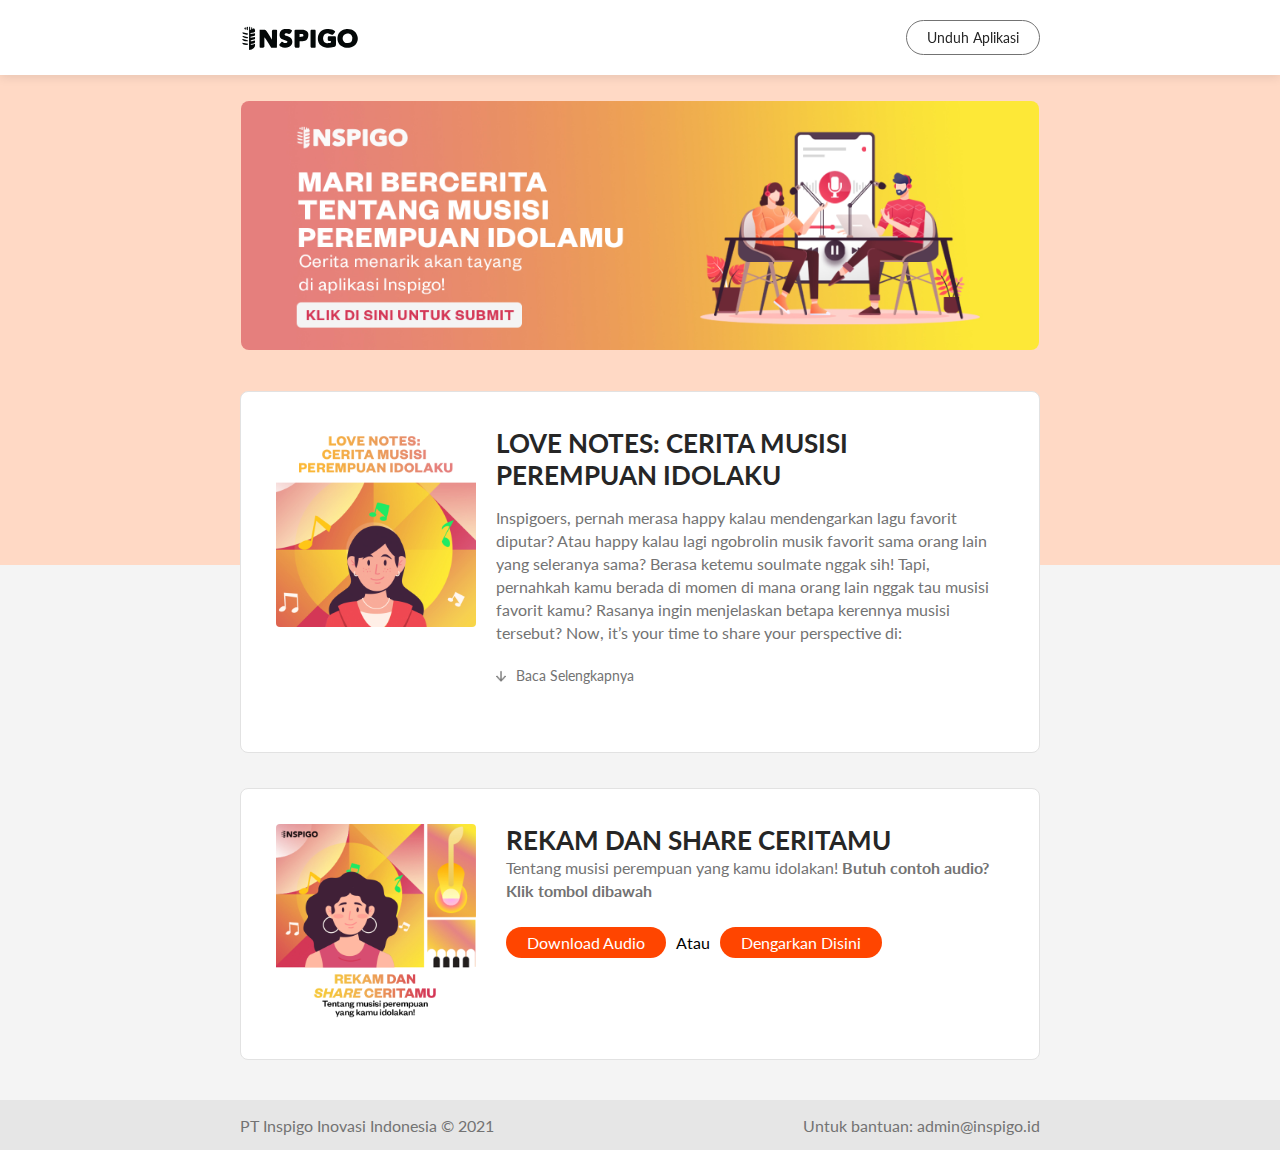
==== public/index.html @ 79ecc8ac "love notes" ====
<html lang="en">

<head>
  <meta charset="UTF-8" />
  <meta http-equiv="X-UA-Compatible" content="IE=edge" />
  <meta name="viewport" content="width=device-width, initial-scale=1.0" />
  <meta name="description"
    content="mari bercerita tentang musisi perempuan idolamu, cerita menarik akan tayang di aplikasi Inspigo!" />
  <meta name="keywords"
    content="cerita musisi perempuan idolaku, Podcast,Playbook,Botcast,Creator,Content Creator,Inspigo,Inspigo Corporate, inspirasi on the go, podcast indonesia " />
    <meta
    name="image"
    content="https://cdn.inspigo.id/public/cover/meta-image.png"
  />
  <link rel="stylesheet" href="css/main.css" />
  <link rel="shortcut icon" href="https://s3-ap-southeast-1.amazonaws.com/inspigo-cdn/public/favicon/favicon-96x96.png">
  <title>Love Notes</title>
</head>

<body>
  <header class="header">
    <nav class="navigation">
      <div class="navigation_container">
        <div class="navigation_logo">
          <img src="images/inspigo.svg" alt="logo" />
        </div>
        <div class="navigation_button">
          <a href="https://bit.ly/downloadinspigo" target="_blank" rel="noopener noreferrer">Unduh Aplikasi</a>
        </div>
      </div>
    </nav>
    <div class="header_background"></div>
  </header>
  <main>
    <div class="content">
      <div class="content_banner">
        <img src="images/lovenotes-banner.jpg" alt="cover" />
      </div>
      <div class="content_challenge">
        <div class="content_challenge__image">
          <img src="images/lovenote-landingpage.jpg" alt="cover_content" />
        </div>
        <div class="content_challenge__post">
          <h1>LOVE NOTES: CERITA MUSISI PEREMPUAN IDOLAKU</h1>
          <div class="content_challenge__post-texts content_challenge__post-notexpanded">
            <p>
              Inspigoers, pernah merasa happy kalau mendengarkan lagu favorit
              diputar? Atau happy kalau lagi ngobrolin musik favorit sama orang
              lain yang seleranya sama? Berasa ketemu soulmate nggak sih! Tapi,
              pernahkah kamu berada di momen di mana orang lain nggak tau musisi
              favorit kamu? Rasanya ingin menjelaskan betapa kerennya musisi
              tersebut? Now, it’s your time to share your perspective di:
              <br><br>
              <a href="https://www.bit.ly/perempuanmusisiidolaku" target="_blank"><strong>LOVENOTES: CERITA MUSISI PEREMPUAN IDOLAKU</strong></a>
              <br>
              <br>
              Sebagai penggemar, yuk ceritakan inspirasi dari musisi perempuan favorit kamu lewat rekaman suara yang
              akan tayang di aplikasi Inspigo.
            </p>
            <div >
              <p>
                <b>Rekam suara kamu dengan format</b> :
                <ul>
                  <li>Siapa musisi perempuan yang menginspirasi kamu?</li>
                  <li>Apa yang bikin kamu suka atau terinspirasi?</li>
                  <li>Lagu apa yang paling menginspirasimu?</li>
                  <li>Tentang apa lagunya?</li>
                  <li>Apa yang ingin kamu sampaikan ke musisi tersebut?</li>
                  <li>Durasi kurang dari 5 menit</li>
                </ul>
              </p>
              <p>
                <br> <b>Syarat konten cerita:</b> 
                  <ol>
                    <li>Audio harus terdengar jelas</li>
                    <li>Mengedepankan positive value</li>
                    <li>Tidak mengandung SARA</li>
                    <li>Tidak membandingkan musisi favorit dengan musisi lain</li>
                  </ol>
              </p>
<br>
              <p>
                Kemudian, submit audio suara kamu, foto diri, dan akun Instagram ke
                <br> <a target="_blank" href="https://www.bit.ly/perempuanmusisiidolaku">bit.ly/perempuanmusisiidolaku</a>
                <br>Deadline submission: <strong>4 April 2021</strong>
                
                <br>
                <br>Seluruh cerita yang kamu kirim akan dikurasi oleh tim Inspigo. Jika ceritamu lolos seleksi, kamu akan
                mendapatkan email balasan dan ceritamu akan tayang di aplikasi Inspigo.
                Inspigo percaya bahwa inspirasi bisa datang dari siapa saja, kapan saja, di mana saja, termasuk dari kamu!
                Kalau kamu ragu atau malu, ingat: bisa saja ceritamu menyentuh, menggugah, bahkan menginspirasi banyak
                orang.
              </p>
            </div>
        
          </div>
          <div class="content_challenge__post-more">
            <img
              src="[data-uri]"
              alt="more">
            <p>Baca Selengkapnya</p>
          </div>


        </div>

       
      </div>
      <div class="content_info">
        <div class="content_info__image">
          <img src="images/lovenotes-podcast.jpg" alt="content_info">
        </div>
        <div class="content_info__post">
          <h1 class="content_info__post-title" >REKAM DAN SHARE CERITAMU</h1>
          <div class="content_info__post-text">
            <p>Tentang musisi perempuan yang kamu idolakan!
              
              <strong>Butuh contoh audio? Klik tombol dibawah</strong>
              
            </p>
          </div>
          <div class="content_info__post-button">
            <a href="https://drive.google.com/u/0/uc?id=1y0bctHMdeK19e-evQjESB9lkxy2h-bWL&export=download" target="_blank" >Download Audio</a>
            Atau <a href="https://player.inspigo.id/PBIQrteUrP" target="_blank" >Dengarkan Disini</a>
          </div>
          
          
        </div>
      </div>
    </div>
  </main>
  <footer>
    <div class="footer_information">
      <p>PT Inspigo Inovasi Indonesia &copy; 2021</p>
      <p>Untuk bantuan: admin@inspigo.id</p>
    </div>
  </footer>
  <script src="js/main.js"></script>
</body>

</html>
---- public/css/main.css ----
@import url(https://fonts.googleapis.com/css?family=Lato:400,700,900&display=swap);
:root {
  --color-primary: #FFD9C5; }

.navigation {
  position: fixed;
  top: 0;
  left: 0;
  background-color: #fff;
  box-shadow: 0 2px 10px 0 rgba(0, 0, 0, 0.1);
  width: 100%;
  height: 75px;
  z-index: 95; }
  .navigation .navigation_container {
    width: 800px;
    height: 100%;
    margin: 0 auto;
    display: flex;
    justify-content: space-between;
    align-items: center; }
    @media only screen and (max-width: 860px) {
      .navigation .navigation_container {
        width: auto;
        margin: 0 20px; } }
  .navigation_logo {
    display: flex;
    align-items: center; }
    .navigation_logo img {
      width: 120px;
      height: 24px; }
      @media only screen and (max-width: 755px) {
        .navigation_logo img {
          width: 102px;
          height: 20px; } }
  .navigation_button a {
    display: inline-block;
    text-decoration: none;
    outline: none;
    padding: 8px 20px;
    font-size: 14px;
    border: 1px solid #737373;
    border-radius: 25px;
    cursor: pointer; }
    @media only screen and (max-width: 755px) {
      .navigation_button a {
        padding: 8px 18px;
        font-size: 13px; } }

a,
h1,
h2,
h3 {
  color: #262626;
  text-decoration: none; }

h6,
li,
ol,
p {
  color: #737373; }

h1 {
  font-size: 26px; }

h2 {
  font-size: 24px; }

h3 {
  font-size: 22px; }

h4 {
  font-size: 20px;
  line-height: 26px; }

h6 {
  font-size: 17px; }

li,
p {
  font-size: 16px;
  font-weight: 400;
  line-height: 23px; }

ol,
ul {
  width: 80%;
  margin: 0 auto; }

@media only screen and (max-width: 755px) {
  h1 {
    font-size: 24px; }
  h2 {
    font-size: 22px; }
  h3 {
    font-size: 20px; }
  h4 {
    font-size: 18px; }
  h6 {
    font-size: 15px; }
  li,
  p {
    font-size: 14px; } }

.content {
  position: relative;
  z-index: 90;
  display: flex;
  flex-direction: column; }
  .content_banner {
    width: 100%;
    height: auto;
    border: 1px solid transparent;
    border-radius: 8px;
    cursor: pointer;
    margin-bottom: 20px; }
    .content_banner img {
      width: 100%;
      max-height: 250px;
      border-radius: 8px; }
  .content_challenge {
    display: flex;
    margin-top: 20px;
    padding: 35px;
    background-color: #fff;
    border: 1px solid #e2e2e2;
    border-radius: 8px;
    margin-bottom: 15px; }
    .content_challenge__image {
      width: 200px;
      height: 200px; }
      .content_challenge__image img {
        width: 200px;
        height: 200px;
        border-radius: 4px; }
    .content_challenge__post {
      margin-left: 20px; }
      .content_challenge__post-texts {
        margin-top: 15px;
        margin-bottom: 20px; }
      .content_challenge__post-notexpanded p:first-child {
        -webkit-line-clamp: 6;
        max-height: 138px;
        overflow-y: hidden; }
      .content_challenge__post-notexpanded div:first-of-type {
        display: none; }
      .content_challenge__post-more {
        display: flex;
        align-items: center;
        margin-bottom: 30px;
        cursor: pointer; }
        .content_challenge__post-more img {
          width: 10px;
          height: 12px;
          margin-right: 10px; }
        .content_challenge__post-more p {
          font-size: 14px; }
    @media screen and (max-width: 760px) {
      .content_challenge {
        flex-direction: column;
        justify-content: center;
        align-items: center; }
        .content_challenge__post {
          margin-left: 0;
          margin-top: 15px; }
        .content_challenge__image {
          width: 100%;
          height: auto; }
          .content_challenge__image img {
            width: 100%;
            height: auto; } }
  .content_info {
    display: flex;
    margin-top: 20px;
    padding: 35px;
    background-color: #fff;
    border: 1px solid #e2e2e2;
    border-radius: 8px;
    margin-bottom: 40px; }
    .content_info__image {
      width: 200px;
      height: 200px; }
      .content_info__image img {
        width: 200px;
        height: 200px;
        border-radius: 4px; }
    .content_info__post {
      margin-left: 20px;
      display: flex;
      flex-direction: column;
      flex: 1; }
      .content_info__post-title, .content_info__post-text {
        margin-left: 10px; }
      .content_info__post-button {
        margin-top: 20px;
        height: 40px;
        display: flex;
        justify-content: flex-start;
        align-items: center; }
        .content_info__post-button a,
        .content_info__post-button a:visited {
          display: block;
          border: 1px solid transparent;
          border-radius: 16px;
          background-color: orangered;
          padding: 5px 20px;
          text-align: center;
          color: white;
          margin: 10px; }
    @media screen and (max-width: 760px) {
      .content_info {
        flex-direction: column; }
        .content_info__post {
          margin-left: 0;
          margin-top: 15px; }
        .content_info__image {
          width: 100%;
          height: auto; }
          .content_info__image img {
            width: 100%;
            height: auto; } }

* {
  box-sizing: border-box;
  margin: 0;
  padding: 0;
  -webkit-tap-highlight-color: transparent; }

body {
  font-family: Lato, Helvetica, Arial, serif;
  background-color: #f4f4f4; }

.header_background {
  position: absolute;
  top: 0;
  left: 0;
  width: 100%;
  height: 490px;
  margin-top: 75px;
  z-index: 0;
  background-color: transparent;
  background-size: "100%";
  background-image: linear-gradient(90deg, var(--color-primary) 0%, var(--color-primary) 100%); }

main {
  width: 800px;
  min-height: calc(100vh - 100px);
  margin: 0 auto;
  margin-top: 100px; }
  @media only screen and (max-width: 860px) {
    main {
      width: auto;
      margin: 100px 20px 20px 20px; } }

footer {
  width: 100%;
  height: 50px;
  background-color: #e6e6e6; }
  footer .footer_information {
    display: flex;
    justify-content: space-between;
    align-items: center;
    width: 800px;
    height: 100%;
    margin: 0 auto; }
    @media only screen and (max-width: 860px) {
      footer .footer_information {
        width: auto;
        margin: 0 20px; } }
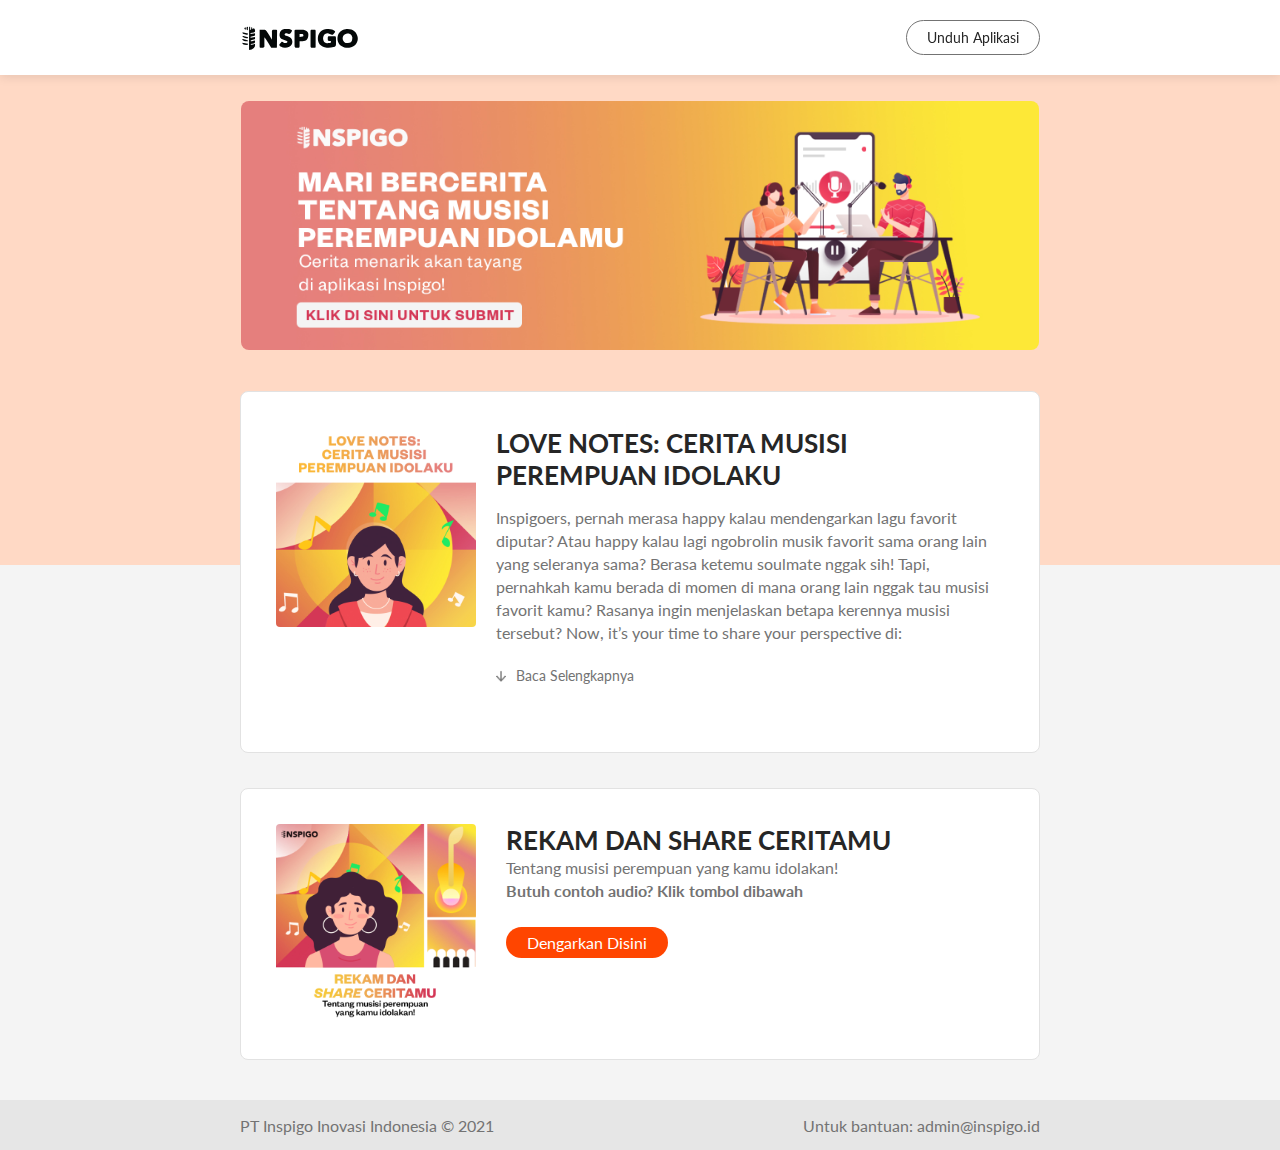
==== commit 4e552ebb: "love notes" ====
--- a/public/index.html
+++ b/public/index.html
@@ -115,13 +115,14 @@
           <div class="content_info__post-text">
             <p>Tentang musisi perempuan yang kamu idolakan!
               
-              <strong>Butuh contoh audio? Klik tombol dibawah</strong>
+              <br><strong>Butuh contoh audio? Klik tombol dibawah</strong>
               
             </p>
           </div>
           <div class="content_info__post-button">
-            <a href="https://drive.google.com/u/0/uc?id=1y0bctHMdeK19e-evQjESB9lkxy2h-bWL&export=download" target="_blank" >Download Audio</a>
-            Atau <a href="https://player.inspigo.id/PBIQrteUrP" target="_blank" >Dengarkan Disini</a>
+            <!-- <a href="https://drive.google.com/u/0/uc?id=1y0bctHMdeK19e-evQjESB9lkxy2h-bWL&export=download" target="_blank" >Download Audio</a>
+            Atau  -->
+            <a href="https://player.inspigo.id/PBIQrteUrP" target="_blank" >Dengarkan Disini</a>
           </div>
           
           
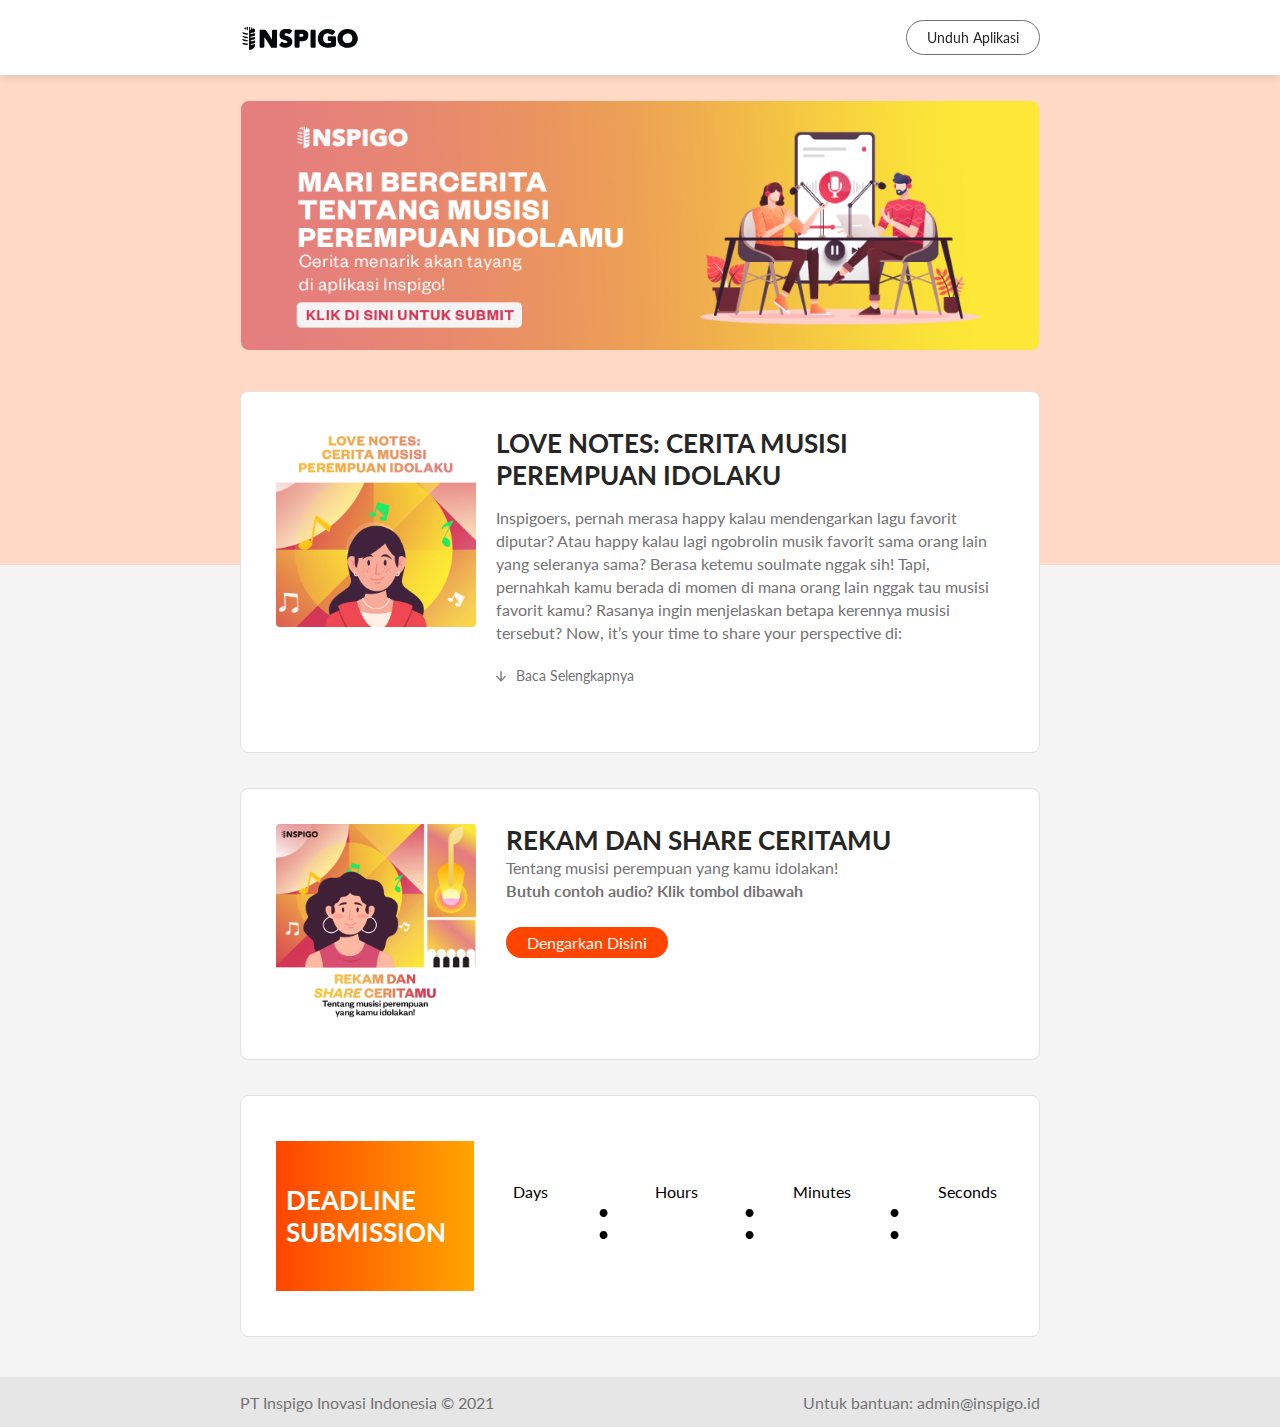
==== commit d4ea30eb: "count down" ====
--- a/public/index.html
+++ b/public/index.html
@@ -8,10 +8,7 @@
     content="mari bercerita tentang musisi perempuan idolamu, cerita menarik akan tayang di aplikasi Inspigo!" />
   <meta name="keywords"
     content="cerita musisi perempuan idolaku, Podcast,Playbook,Botcast,Creator,Content Creator,Inspigo,Inspigo Corporate, inspirasi on the go, podcast indonesia " />
-    <meta
-    name="image"
-    content="https://cdn.inspigo.id/public/cover/meta-image.png"
-  />
+  <meta name="image" content="https://cdn.inspigo.id/public/cover/meta-image.png" />
   <link rel="stylesheet" href="css/main.css" />
   <link rel="shortcut icon" href="https://s3-ap-southeast-1.amazonaws.com/inspigo-cdn/public/favicon/favicon-96x96.png">
   <title>Love Notes</title>
@@ -51,48 +48,52 @@
               favorit kamu? Rasanya ingin menjelaskan betapa kerennya musisi
               tersebut? Now, it’s your time to share your perspective di:
               <br><br>
-              <a href="https://www.bit.ly/perempuanmusisiidolaku" target="_blank"><strong>LOVENOTES: CERITA MUSISI PEREMPUAN IDOLAKU</strong></a>
+              <a href="https://www.bit.ly/perempuanmusisiidolaku" target="_blank"><strong>LOVENOTES: CERITA MUSISI
+                  PEREMPUAN IDOLAKU</strong></a>
               <br>
               <br>
               Sebagai penggemar, yuk ceritakan inspirasi dari musisi perempuan favorit kamu lewat rekaman suara yang
               akan tayang di aplikasi Inspigo.
             </p>
-            <div >
+            <div>
               <p>
                 <b>Rekam suara kamu dengan format</b> :
-                <ul>
-                  <li>Siapa musisi perempuan yang menginspirasi kamu?</li>
-                  <li>Apa yang bikin kamu suka atau terinspirasi?</li>
-                  <li>Lagu apa yang paling menginspirasimu?</li>
-                  <li>Tentang apa lagunya?</li>
-                  <li>Apa yang ingin kamu sampaikan ke musisi tersebut?</li>
-                  <li>Durasi kurang dari 5 menit</li>
-                </ul>
+              <ul>
+                <li>Siapa musisi perempuan yang menginspirasi kamu?</li>
+                <li>Apa yang bikin kamu suka atau terinspirasi?</li>
+                <li>Lagu apa yang paling menginspirasimu?</li>
+                <li>Tentang apa lagunya?</li>
+                <li>Apa yang ingin kamu sampaikan ke musisi tersebut?</li>
+                <li>Durasi kurang dari 5 menit</li>
+              </ul>
               </p>
               <p>
-                <br> <b>Syarat konten cerita:</b> 
-                  <ol>
-                    <li>Audio harus terdengar jelas</li>
-                    <li>Mengedepankan positive value</li>
-                    <li>Tidak mengandung SARA</li>
-                    <li>Tidak membandingkan musisi favorit dengan musisi lain</li>
-                  </ol>
+                <br> <b>Syarat konten cerita:</b>
+              <ol>
+                <li>Audio harus terdengar jelas</li>
+                <li>Mengedepankan positive value</li>
+                <li>Tidak mengandung SARA</li>
+                <li>Tidak membandingkan musisi favorit dengan musisi lain</li>
+              </ol>
               </p>
-<br>
+              <br>
               <p>
                 Kemudian, submit audio suara kamu, foto diri, dan akun Instagram ke
-                <br> <a target="_blank" href="https://www.bit.ly/perempuanmusisiidolaku">bit.ly/perempuanmusisiidolaku</a>
+                <br> <a target="_blank"
+                  href="https://www.bit.ly/perempuanmusisiidolaku">bit.ly/perempuanmusisiidolaku</a>
                 <br>Deadline submission: <strong>4 April 2021</strong>
-                
+
                 <br>
-                <br>Seluruh cerita yang kamu kirim akan dikurasi oleh tim Inspigo. Jika ceritamu lolos seleksi, kamu akan
+                <br>Seluruh cerita yang kamu kirim akan dikurasi oleh tim Inspigo. Jika ceritamu lolos seleksi, kamu
+                akan
                 mendapatkan email balasan dan ceritamu akan tayang di aplikasi Inspigo.
-                Inspigo percaya bahwa inspirasi bisa datang dari siapa saja, kapan saja, di mana saja, termasuk dari kamu!
+                Inspigo percaya bahwa inspirasi bisa datang dari siapa saja, kapan saja, di mana saja, termasuk dari
+                kamu!
                 Kalau kamu ragu atau malu, ingat: bisa saja ceritamu menyentuh, menggugah, bahkan menginspirasi banyak
                 orang.
               </p>
             </div>
-        
+
           </div>
           <div class="content_challenge__post-more">
             <img
@@ -104,30 +105,66 @@
 
         </div>
 
-       
+
       </div>
       <div class="content_info">
         <div class="content_info__image">
           <img src="images/lovenotes-podcast.jpg" alt="content_info">
         </div>
         <div class="content_info__post">
-          <h1 class="content_info__post-title" >REKAM DAN SHARE CERITAMU</h1>
+          <h1 class="content_info__post-title">REKAM DAN SHARE CERITAMU</h1>
           <div class="content_info__post-text">
             <p>Tentang musisi perempuan yang kamu idolakan!
-              
+
               <br><strong>Butuh contoh audio? Klik tombol dibawah</strong>
-              
+
             </p>
           </div>
           <div class="content_info__post-button">
             <!-- <a href="https://drive.google.com/u/0/uc?id=1y0bctHMdeK19e-evQjESB9lkxy2h-bWL&export=download" target="_blank" >Download Audio</a>
             Atau  -->
-            <a href="https://player.inspigo.id/PBIQrteUrP" target="_blank" >Dengarkan Disini</a>
+            <a href="https://player.inspigo.id/PBIQrteUrP" target="_blank">Dengarkan Disini</a>
           </div>
-          
-          
+
+
         </div>
       </div>
+
+<div class="content_deadline">
+  <h1 class="content_deadline__title">Deadline Submission</h1>
+  <div class="counter_times" id="countdown">
+    <div class="counter_times__card">
+      <div class="days_left" id="days" ></div>
+      <p>Days</p>
+    </div>
+    <div class="counter_times__card">
+      <div class="minutes_left">:</div>
+      <p></p>
+    </div>
+    <div class="counter_times__card">
+      <div class="hours_left" id="hours" ></div>
+      <p>Hours</p>
+    </div>
+    <div class="counter_times__card">
+      <div class="minutes_left">:</div>
+      <p></p>
+    </div>
+    <div class="counter_times__card">
+      <div class="minutes_left" id="minutes"></div>
+      <p>Minutes</p>
+    </div>
+    <div class="counter_times__card">
+      <div class="minutes_left" >:</div>
+      <p></p>
+    </div>
+    <div class="counter_times__card">
+      <div class="second_left" id="seconds"></div>
+      <p>Seconds</p>
+    </div>
+  </div>
+</div>
+
+
     </div>
   </main>
   <footer>
--- a/public/css/main.css
+++ b/public/css/main.css
@@ -175,7 +175,7 @@
     background-color: #fff;
     border: 1px solid #e2e2e2;
     border-radius: 8px;
-    margin-bottom: 40px; }
+    margin-bottom: 15px; }
     .content_info__image {
       width: 200px;
       height: 200px; }
@@ -218,6 +218,53 @@
           .content_info__image img {
             width: 100%;
             height: auto; } }
+  .content_deadline {
+    display: flex;
+    justify-content: center;
+    align-items: center;
+    margin-top: 20px;
+    padding: 35px;
+    background-color: #fff;
+    border: 1px solid #e2e2e2;
+    border-radius: 8px;
+    margin-bottom: 40px; }
+    .content_deadline__title {
+      text-transform: uppercase;
+      background-image: linear-gradient(to right, orangered, orange);
+      color: white;
+      height: 150px;
+      padding: 10px;
+      align-self: center;
+      margin: 10px 20px 10px 0;
+      display: flex;
+      justify-content: center;
+      align-items: center; }
+    @media screen and (max-width: 760px) {
+      .content_deadline {
+        flex-direction: column; }
+        .content_deadline__title {
+          width: 100%;
+          height: auto;
+          text-align: center; } }
+
+.counter_times {
+  width: 70%;
+  display: flex;
+  justify-content: space-between; }
+  .counter_times__card {
+    width: 200px;
+    text-align: center;
+    font-size: 60px;
+    font-weight: 500;
+    color: var(--color--black-1); }
+    .counter_times__card p {
+      color: var(--color--grey-1); }
+    @media screen and (max-width: 650px) {
+      .counter_times__card {
+        font-size: 40px; } }
+    @media screen and (max-width: 400px) {
+      .counter_times__card {
+        font-size: 20px; } }
 
 * {
   box-sizing: border-box;
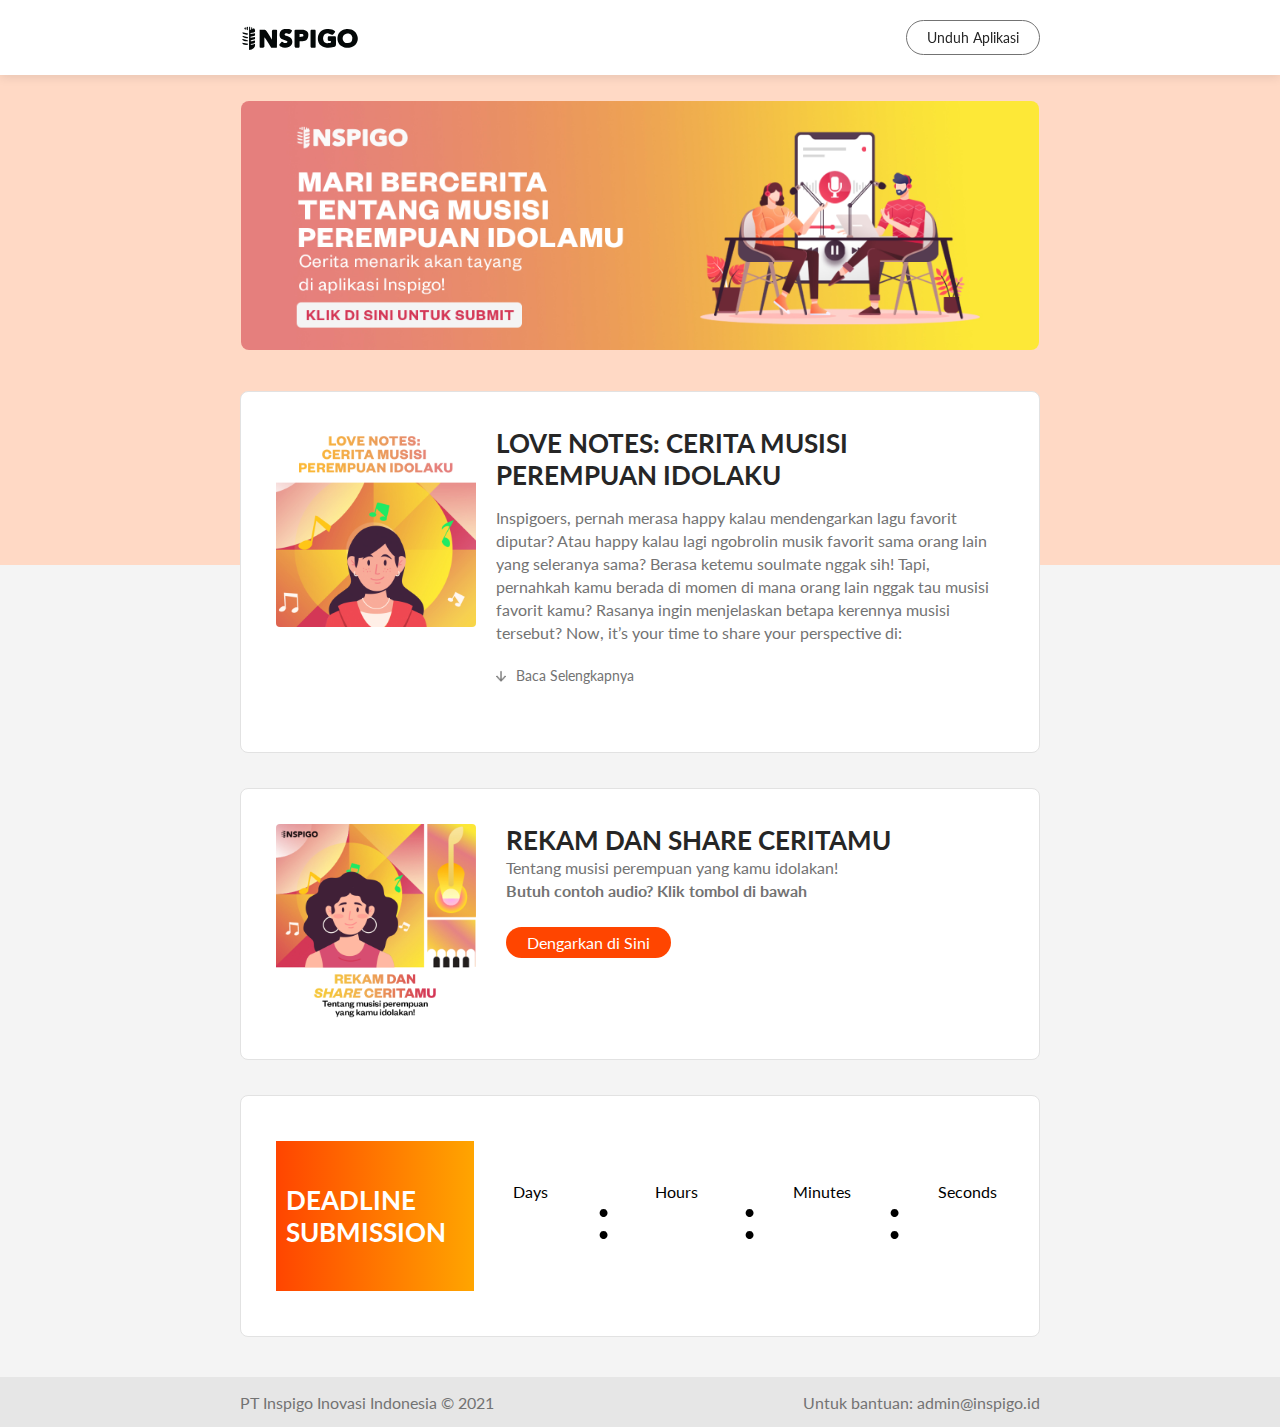
==== commit 13eb240b: "lovenotes" ====
--- a/public/index.html
+++ b/public/index.html
@@ -48,7 +48,7 @@
               favorit kamu? Rasanya ingin menjelaskan betapa kerennya musisi
               tersebut? Now, it’s your time to share your perspective di:
               <br><br>
-              <a href="https://www.bit.ly/perempuanmusisiidolaku" target="_blank"><strong>LOVENOTES: CERITA MUSISI
+              <a href="https://www.bit.ly/perempuanmusisiidolaku" target="_blank"><strong>LOVE NOTES: CERITA MUSISI
                   PEREMPUAN IDOLAKU</strong></a>
               <br>
               <br>
@@ -116,14 +116,14 @@
           <div class="content_info__post-text">
             <p>Tentang musisi perempuan yang kamu idolakan!
 
-              <br><strong>Butuh contoh audio? Klik tombol dibawah</strong>
+              <br><strong>Butuh contoh audio? Klik tombol di bawah</strong>
 
             </p>
           </div>
           <div class="content_info__post-button">
             <!-- <a href="https://drive.google.com/u/0/uc?id=1y0bctHMdeK19e-evQjESB9lkxy2h-bWL&export=download" target="_blank" >Download Audio</a>
             Atau  -->
-            <a href="https://player.inspigo.id/PBIQrteUrP" target="_blank">Dengarkan Disini</a>
+            <a href="https://player.inspigo.id/PBIQrteUrP" target="_blank">Dengarkan di Sini</a>
           </div>
 
 
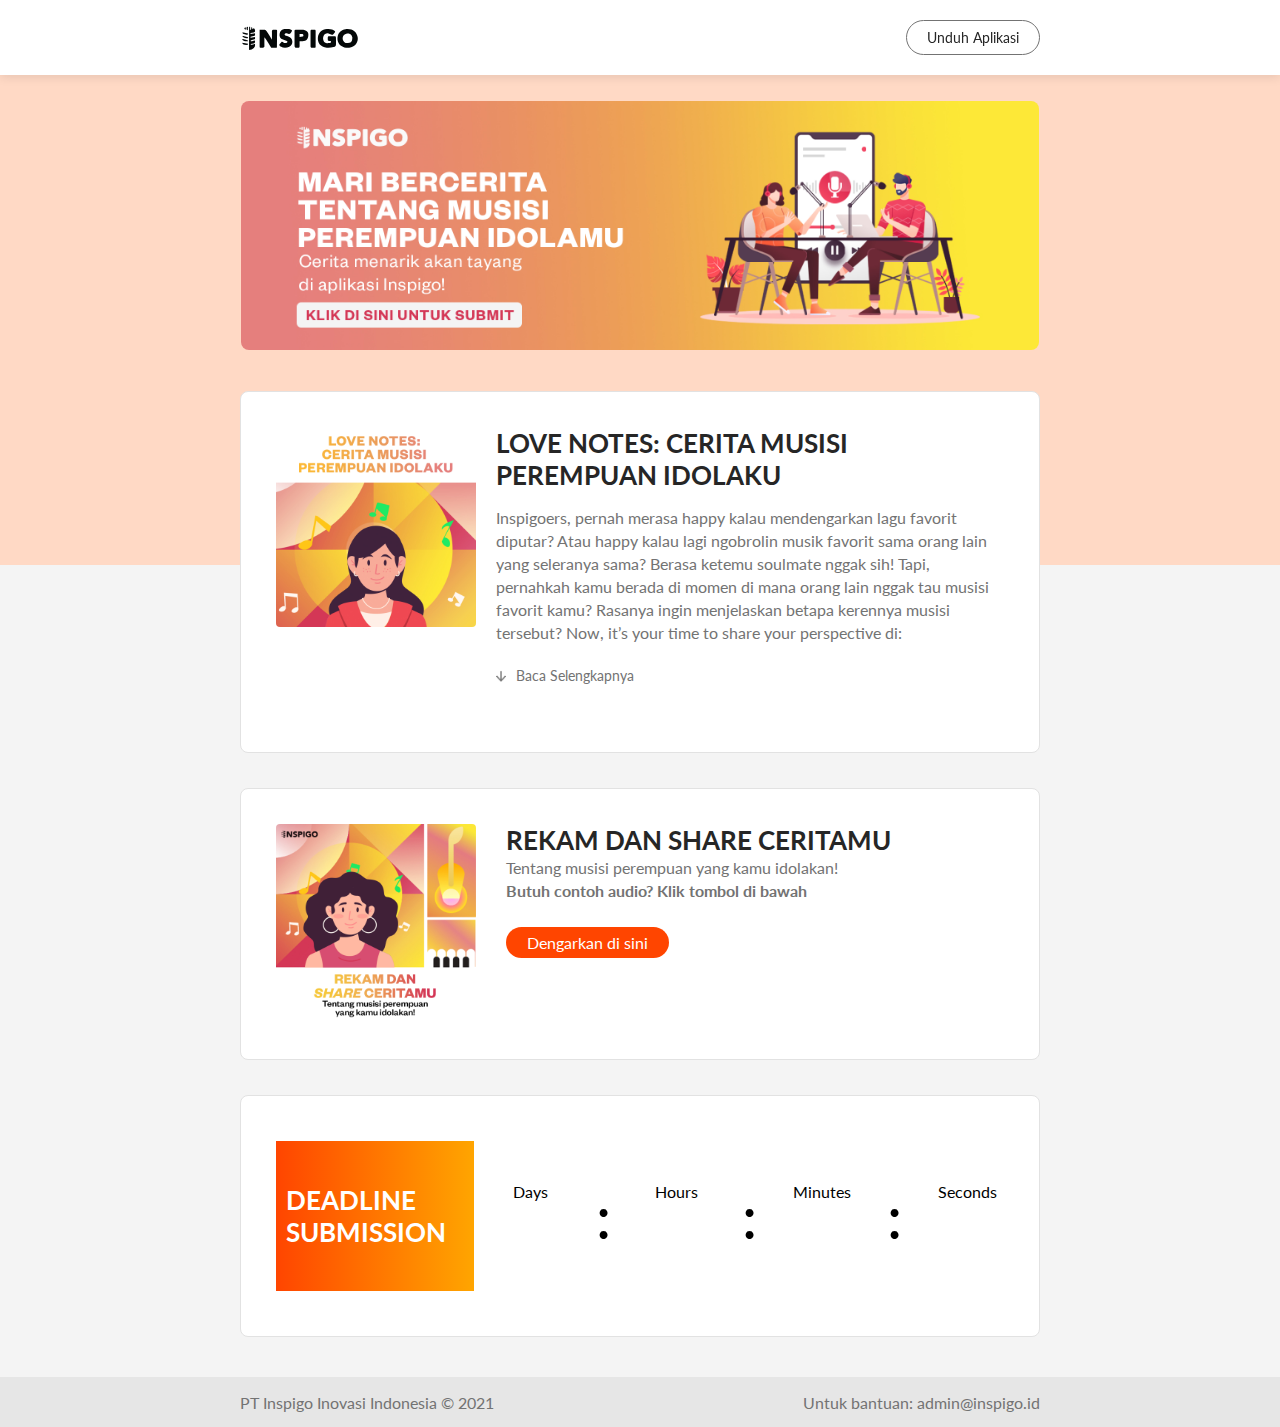
==== commit d4a2c8ab: "lovenotes" ====
--- a/public/index.html
+++ b/public/index.html
@@ -123,7 +123,7 @@
           <div class="content_info__post-button">
             <!-- <a href="https://drive.google.com/u/0/uc?id=1y0bctHMdeK19e-evQjESB9lkxy2h-bWL&export=download" target="_blank" >Download Audio</a>
             Atau  -->
-            <a href="https://player.inspigo.id/PBIQrteUrP" target="_blank">Dengarkan di Sini</a>
+            <a href="https://player.inspigo.id/PBIQrteUrP" target="_blank">Dengarkan di sini</a>
           </div>
 
 
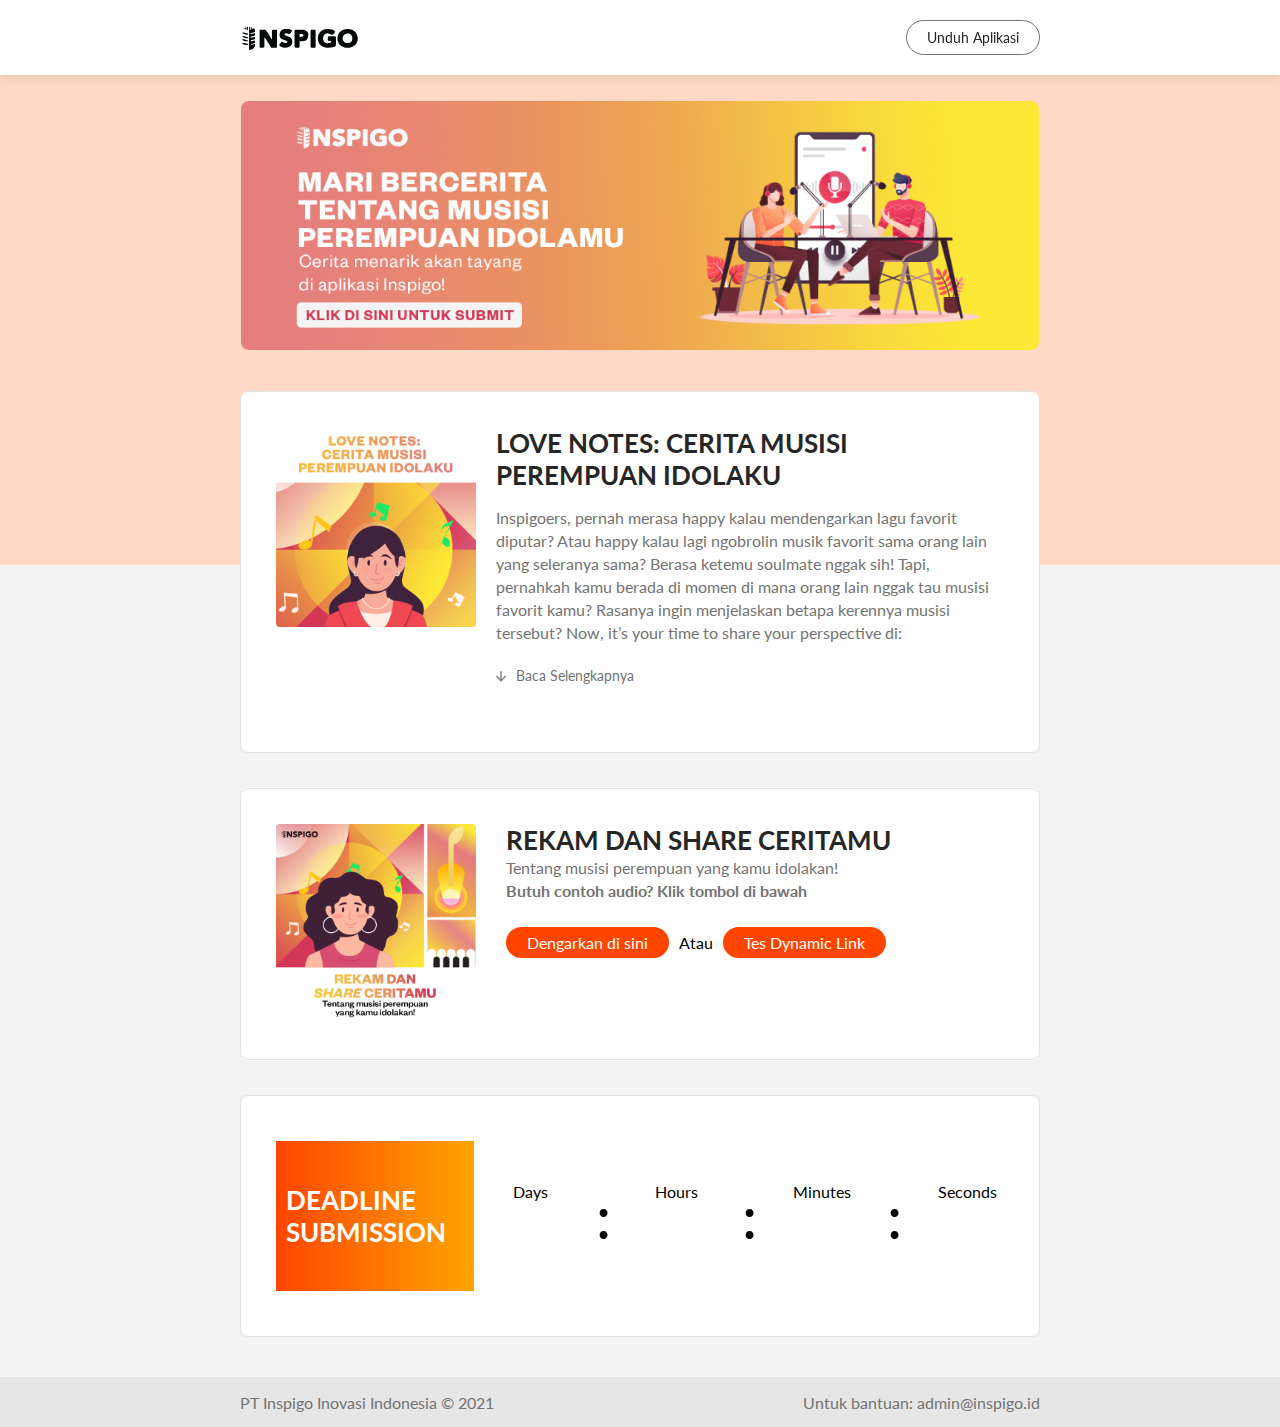
==== commit df0982b4: "lovenotes" ====
--- a/public/index.html
+++ b/public/index.html
@@ -123,7 +123,9 @@
           <div class="content_info__post-button">
             <!-- <a href="https://drive.google.com/u/0/uc?id=1y0bctHMdeK19e-evQjESB9lkxy2h-bWL&export=download" target="_blank" >Download Audio</a>
             Atau  -->
-            <a href="https://player.inspigo.id/PBIQrteUrP" target="_blank">Dengarkan di sini</a>
+            <a href="https://player.inspigo.id/PBIQrteUrP" target="_blank" >Dengarkan di sini</a> 
+            Atau 
+            <a href="javascript:;" target="_blank" id="gotoplayer">Tes Dynamic Link</a> 
           </div>
 
 
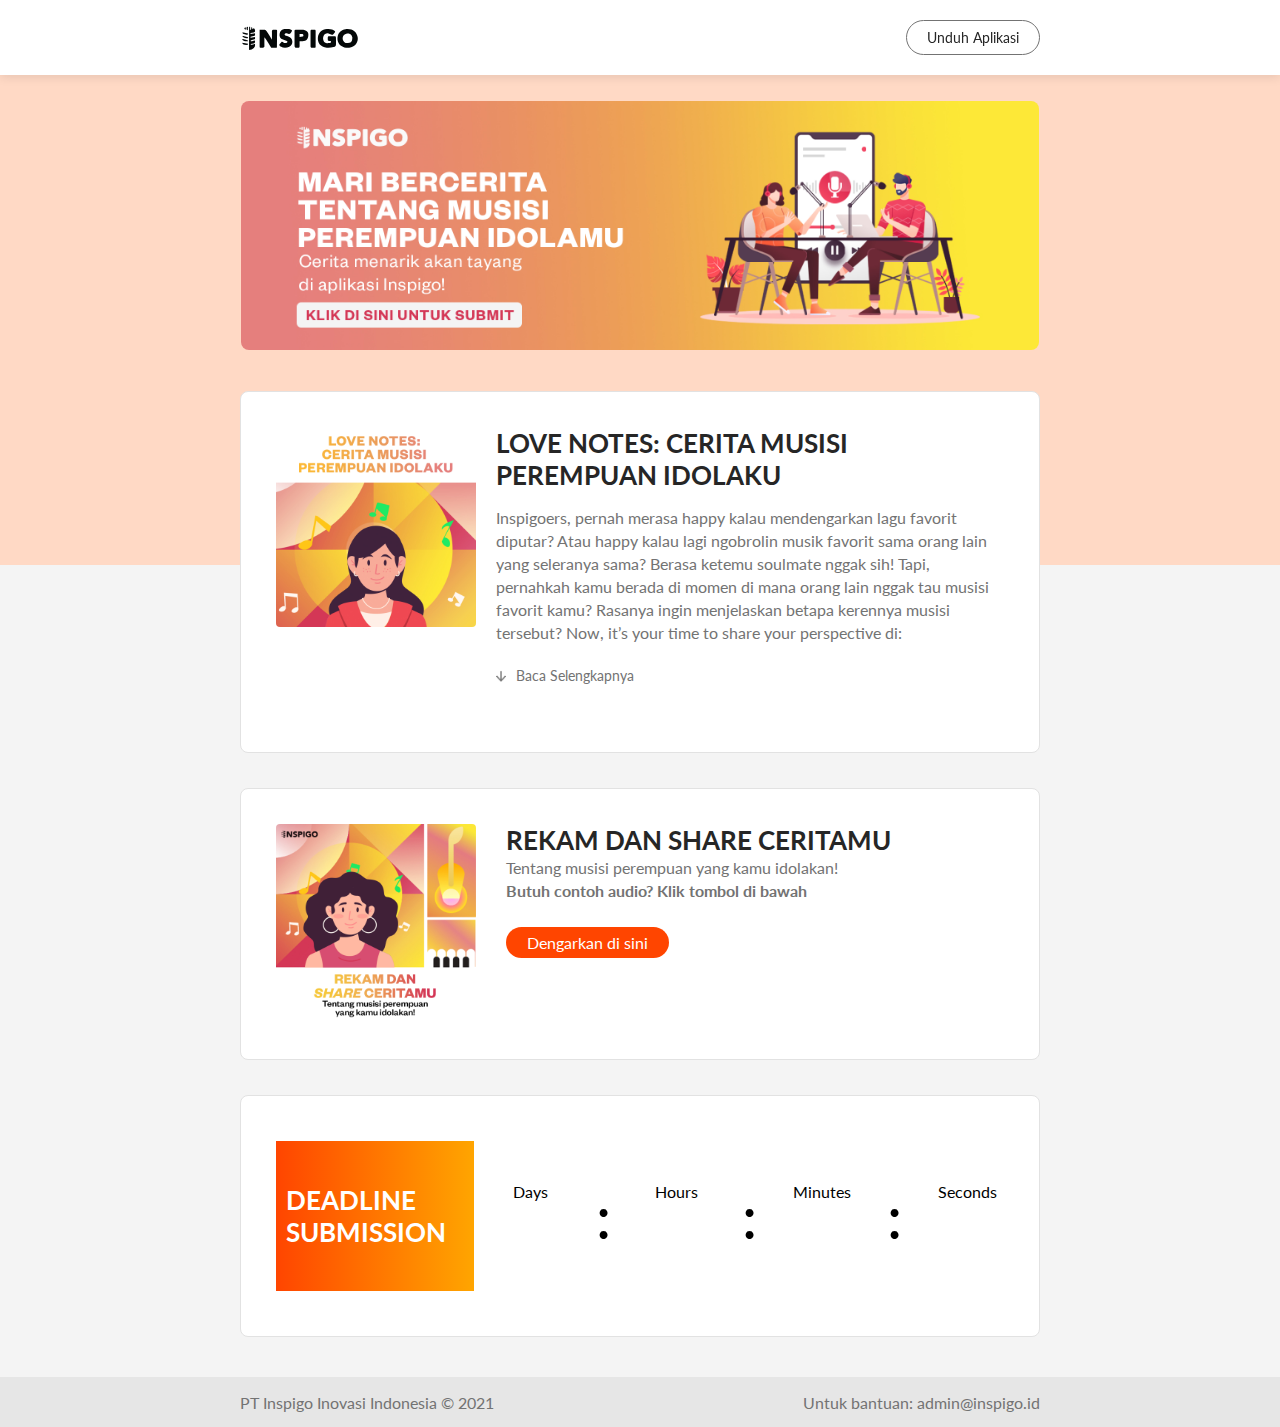
==== commit d77350da: "tombol back" ====
--- a/public/index.html
+++ b/public/index.html
@@ -123,9 +123,9 @@
           <div class="content_info__post-button">
             <!-- <a href="https://drive.google.com/u/0/uc?id=1y0bctHMdeK19e-evQjESB9lkxy2h-bWL&export=download" target="_blank" >Download Audio</a>
             Atau  -->
-            <a href="https://player.inspigo.id/PBIQrteUrP" target="_blank" >Dengarkan di sini</a> 
-            Atau 
-            <a href="javascript:;" target="_blank" id="gotoplayer">Tes Dynamic Link</a> 
+            <!-- <a href="https://player.inspigo.id/PBIQrteUrP" target="_blank" >Dengarkan di sini</a> 
+            Atau  -->
+            <a href="javascript:;" target="_blank" id="gotoplayer">Dengarkan di sini</a> 
           </div>
 
 
--- a/public/css/main.css
+++ b/public/css/main.css
@@ -218,6 +218,33 @@
           .content_info__image img {
             width: 100%;
             height: auto; } }
+  .content_player iframe {
+    width: 100%;
+    height: 980px;
+    margin-top: 20px;
+    background-color: transparent; }
+  .content .button_back {
+    background-color: transparent;
+    text-align: left;
+    letter-spacing: 1.33px; }
+  .content_backtoevent {
+    display: flex;
+    align-items: center;
+    background-image: linear-gradient(to right, orangered, orange);
+    border-radius: 8px;
+    width: 100%;
+    height: 50px;
+    cursor: pointer; }
+    .content_backtoevent__button {
+      width: 100%;
+      height: 40px;
+      font-size: 14px;
+      outline: none;
+      border: none;
+      border-radius: 25px;
+      cursor: pointer;
+      color: #fff;
+      -webkit-tap-highlight-color: transparent; }
   .content_deadline {
     display: flex;
     justify-content: center;
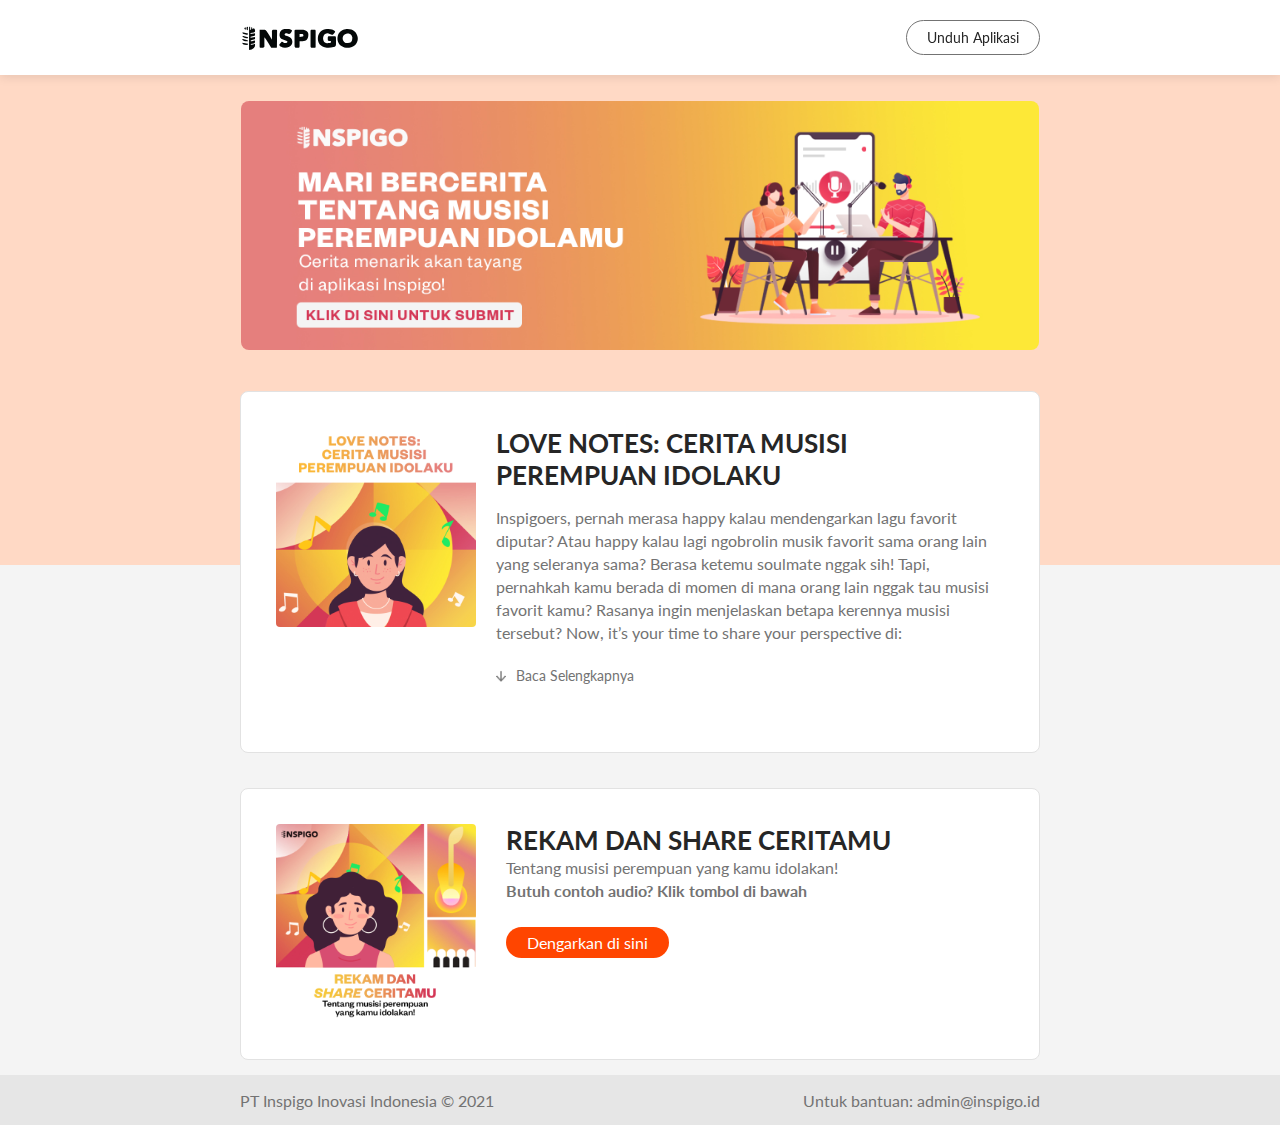
==== commit bc442b1d: "deadline off" ====
--- a/public/index.html
+++ b/public/index.html
@@ -132,7 +132,7 @@
         </div>
       </div>
 
-<div class="content_deadline">
+<!-- <div class="content_deadline">
   <h1 class="content_deadline__title">Deadline Submission</h1>
   <div class="counter_times" id="countdown">
     <div class="counter_times__card">
@@ -164,7 +164,7 @@
       <p>Seconds</p>
     </div>
   </div>
-</div>
+</div> -->
 
 
     </div>
